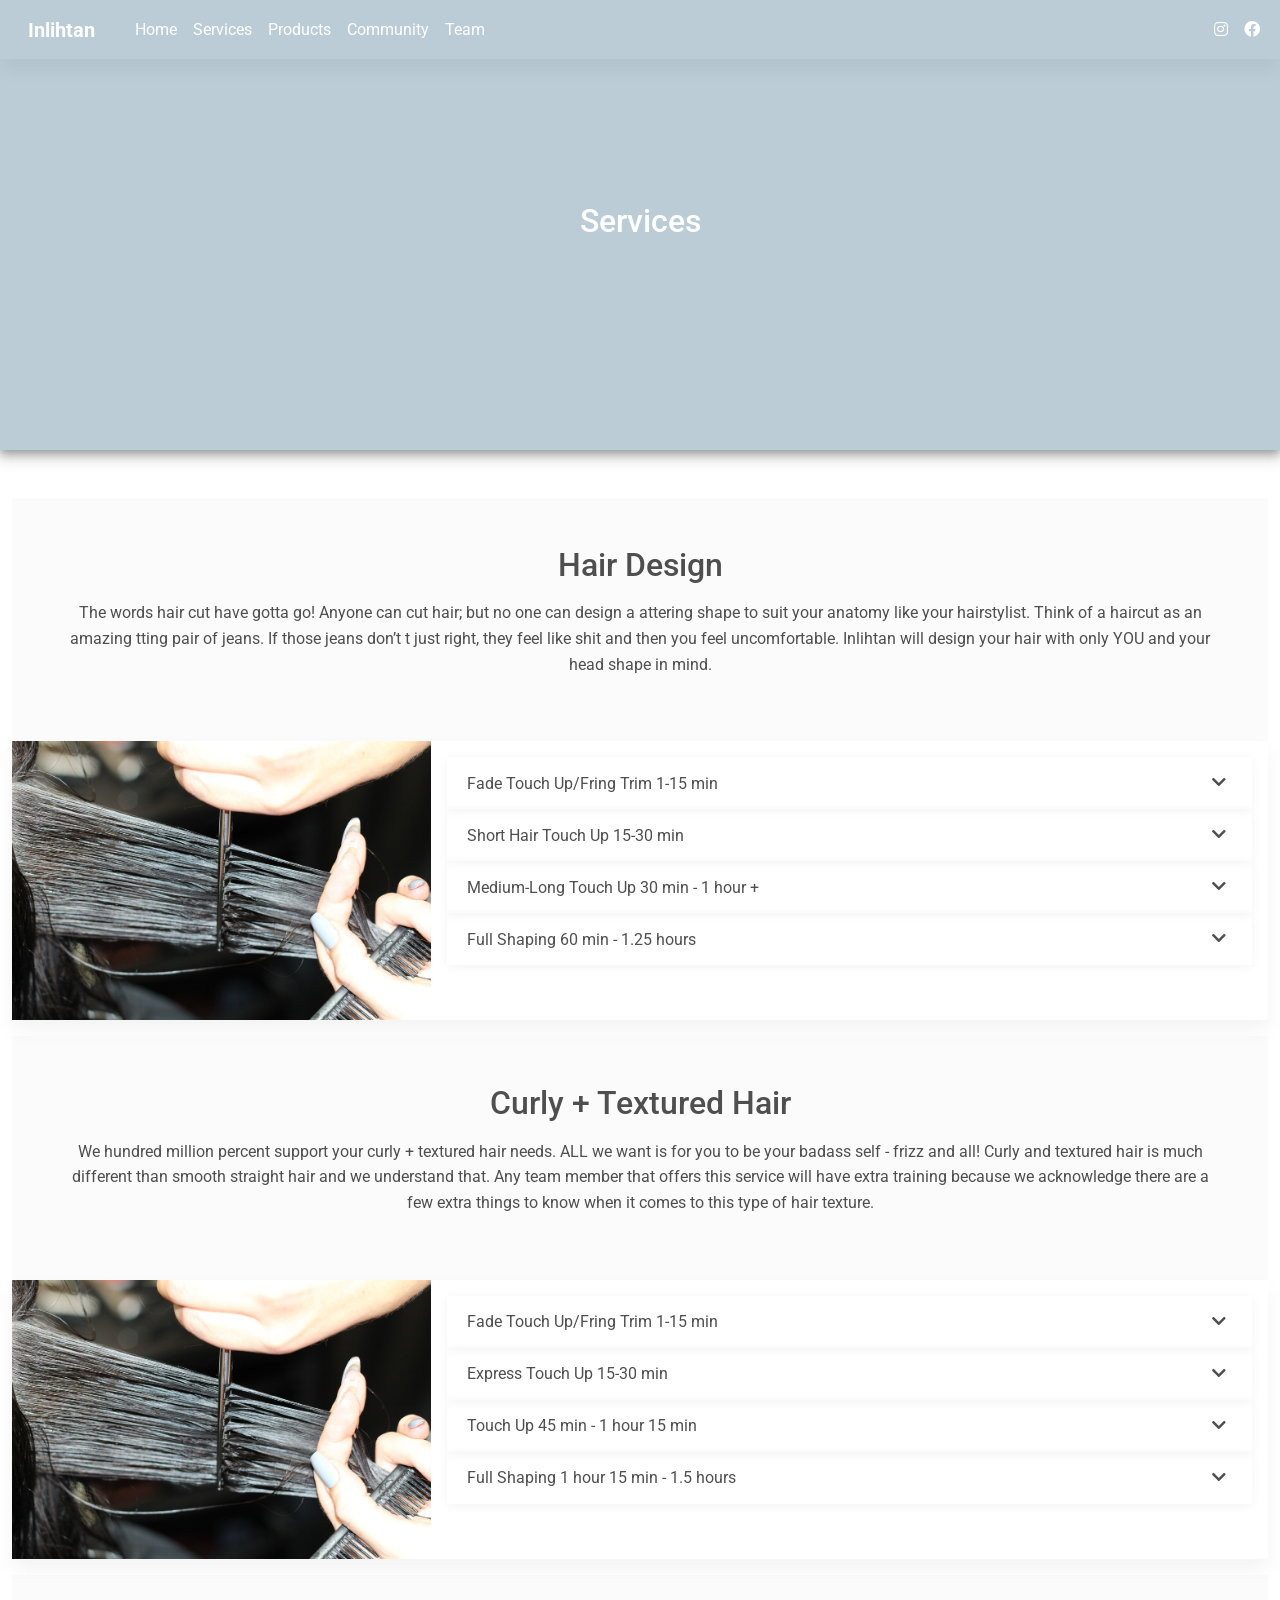
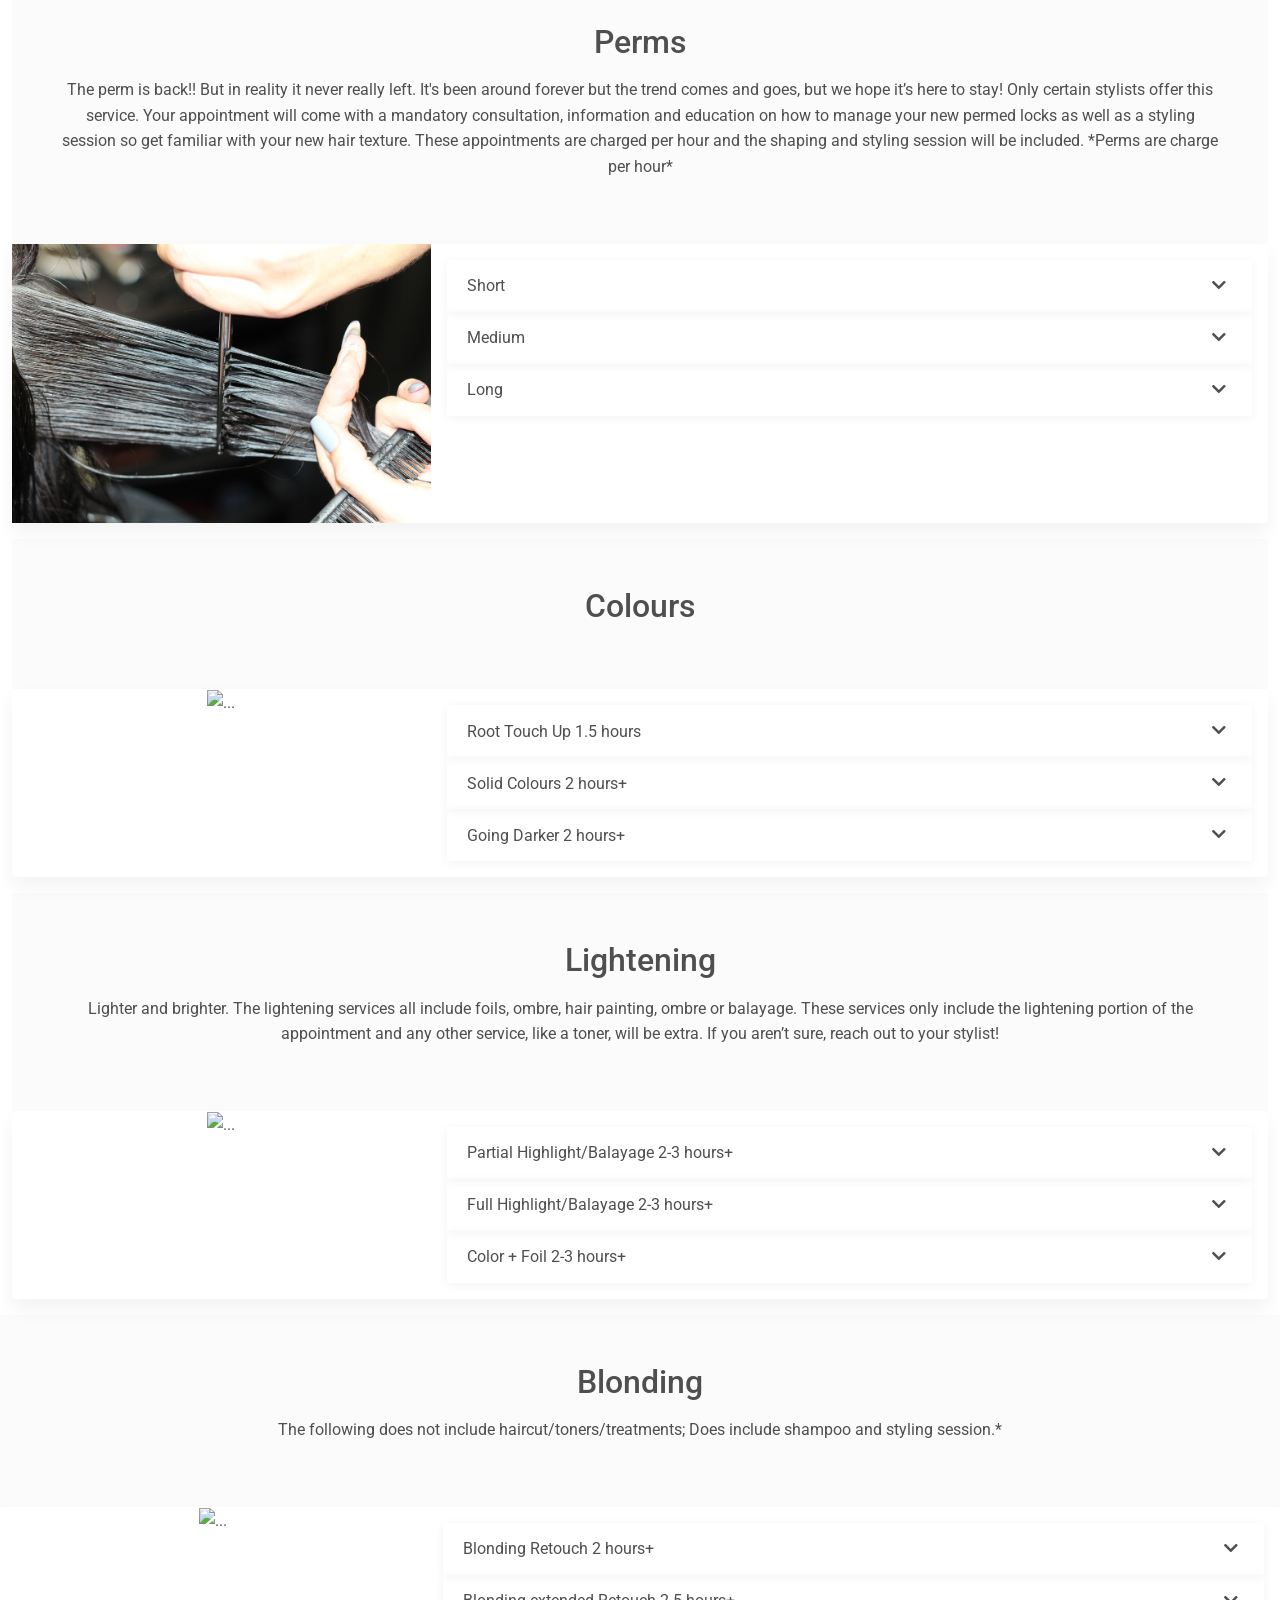
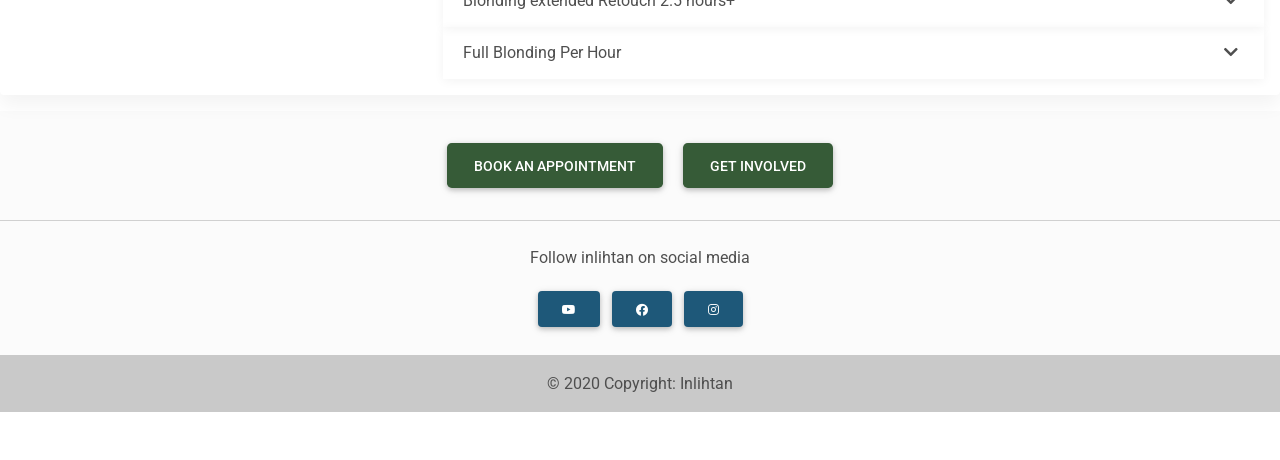
==== services.html @ 1b353d65 "adding updated service page" ====
<!DOCTYPE html>
<html lang="en">
<head>
    <meta charset="UTF-8" />
    <meta name="viewport" content="width=device-width, initial-scale=1, shrink-to-fit=no" />
    <meta http-equiv="x-ua-compatible" content="ie=edge" />
    <title>Inlihtan</title>
    <!-- Font Awesome -->
    <link rel="stylesheet" href="https://use.fontawesome.com/releases/v5.11.2/css/all.css" />
    
    <!-- Google Fonts Roboto -->
    <link rel="stylesheet" href="https://fonts.googleapis.com/css2?family=Roboto:wght@300;400;500;700&display=swap" />
    <!-- MDB -->
    <link rel="icon" href="img/logo_favicon.png" type="image/x-icon" />

    <link rel="stylesheet" href="css/mdb.min.css" />
    <!-- Custom styles -->
    <link rel="stylesheet" href="css/style.css" />
    <link rel="stylesheet" href="css/inlighten.css" />

</head>
<body>
      <!--Main Navigation-->
  <header>
    <style>
      /* Carousel styling */
      #introCarousel,
      .carousel-inner,
      .carousel-item,
      .carousel-item.active {
        height: 50vh;
      }

      .carousel-item:nth-child(1) {
        background-image: url('img/nerds_bottles.png');
        background-repeat: no-repeat;
        background-size: cover;
        background-position: center center;
      }

      /* Height for devices larger than 576px */
      @media (min-width: 992px) {
          .parallex{
              background-attachment: scroll;
          }
        #introCarousel {
          margin-top: -58.59px;
        }
      }

      .navbar .nav-link {
        color: #fff !important;
      }
    </style>

    <!-- Navbar -->
    <nav class="navbar navbar-expand-lg navbar-dark d-none d-lg-block" style="z-index: 2000;">
      <div class="container-fluid">
        <!-- Navbar brand -->
        <a class="navbar-brand nav-link" target="_blank" href="https://mdbootstrap.com/docs/standard/">
          <strong>Inlihtan</strong>
        </a>
        <button class="navbar-toggler" type="button" data-mdb-toggle="collapse" data-mdb-target="#navbarExample01"
          aria-controls="navbarExample01" aria-expanded="false" aria-label="Toggle navigation">
          <i class="fas fa-bars"></i>
        </button>
        <div class="collapse navbar-collapse" id="navbarExample01">
          <ul class="navbar-nav me-auto mb-2 mb-lg-0">
            <li class="nav-item active">
              <a class="nav-link" aria-current="page" href="#Home">Home</a>
            </li>
            <li class="nav-item">
              <a class="nav-link" href="services.html" rel="nofollow"
                target="_blank">Services</a>
            </li>
             <li class="nav-item">
                 <a class="nav-link" href="product.html" target="_blank">Products</a>
            </li>
           <li class="nav-item">
              <a class="nav-link" href="community.html" target="_blank">Community</a>
            </li>
             <li class="nav-item">
              <a class="nav-link" href="team.html" target="_blank">Team</a>
            </li>
         </ul>

          <ul class="navbar-nav list-inline">
            <!-- Icons -->
            <li class="">
              <a class="nav-link" href="https://www.instagram.com/inlihtanyxe/" rel="nofollow"
                target="_blank">
                <i class="fab fa-instagram"></i>
              </a>
            </li>
            <li class="nav-item">
              <a class="nav-link" href="https://facebook.com/inlihtanyxe" rel="nofollow" target="_blank">
                <i class="fab fa-facebook"></i>
              </a>
            </li>
          </ul>
        </div>
      </div>
    </nav>
    <!-- Navbar -->

    <!-- Carousel wrapper -->
    <div id="introCarousel" class="carousel slide carousel-fade shadow-2-strong" data-mdb-ride="carousel">

      <!-- Inner -->
      <div class="carousel-inner">
        <!-- Single item -->
        <div class="carousel-item active parallex">
          <div class="mask" style="background-color: rgba(30, 88, 121, 0.3); backdrop-filter: blur(5px);">
            <div class="d-flex justify-content-center align-items-center h-100">
              <div class="text-white text-center">
                  <h2>Services</h2>
              </div>
            </div>
          </div>
        </div>
          </div>
        </div>
      </div>
      <!-- Inner -->
    </div>
    <!-- Carousel wrapper -->
  </header>
  <!--Main Navigation-->
  <!--Main layout-->
  <main class="my-5">
    
    <div class="container-fluid" style="width: 100%; margin=auto">
          
  <!-- Jumbotron -->
    <div id="intro" class="p-5 text-center bg-light">
      <h1 class="mb-3 h2">Hair Design</h1>
      <p> The words hair cut have gotta go! Anyone can cut hair; but no one can design a
attering shape to suit your anatomy like your hairstylist. Think of a haircut as an amazing
tting pair of jeans. If those jeans don’t t just right, they feel like shit and then you feel
uncomfortable. Inlihtan will design your hair with only YOU and your head shape in mind.</p>
      <!--
      <a class="btn btn-primary m-2" href="https://www.youtube.com/watch?v=c9B4TPnak1A" role="button" rel="nofollow"
        target="_blank">Start tutorial</a>
      <a class="btn btn-primary m-2" href="https://mdbootstrap.com/docs/standard/" target="_blank"
        role="button">Download MDB UI KIT</a>
      -->
    </div>
    <!-- Jumbotron -->

        <div class="card mb-3">
            <div class="row g-0">
                <div class="col-md-4 text-center">
                    <img src="img/cutting.jpg" alt="..." class="img-fluid"/>
                </div>
                <div class="col-md-8">
                    <div class="card-body">
                        <div class="accordion accordion-flush" id="accordionFlushExample">
                            <div class="accordion-item">
                                <h2 class="accordion-header" id="flush-headingOne">
                                    <button class="accordion-button collapsed" type="button" data-mdb-toggle="collapse" data-mdb-target="#flush-collapseOne" aria-expanded="false" aria-controls="flush-collapseOne">
                                        Fade Touch Up/Fring Trim 1-15 min
                                    </button>
                                </h2>
                                <div id="flush-collapseOne" class="accordion-collapse collapse" aria-labelledby="flush-headingOne" data-mdb-parent="#accordionFlushExample">
                                    <div class="accordion-body"> 
                                        Hairline, Neckline, the hairs that annoy the tops of your ears, a dusting on your front
                                        bangs, back bangs, side bangs and anything in between.
                                        *This is meant to be a quick appointment and may come with a few styling tips, but it does
                                        not include a hair wash, but we will do our best to keep those little hairs off of ya!*
                                    </div>
                                </div>
                            </div>
                            <div class="accordion-item">
                                <h2 class="accordion-header" id="flush-headingTwo">
                                    <button
                                        class="accordion-button collapsed"
                                        type="button"
                                        data-mdb-toggle="collapse"
                                        data-mdb-target="#flush-collapseTwo"
                                        aria-expanded="false"
                                        aria-controls="flush-collapseTwo"
                                      > Short Hair Touch Up 15-30 min </button>
                                </h2>
                                <div id="flush-collapseTwo" class="accordion-collapse collapse" aria-labelledby="flush-headingTwo" data-mdb-parent="#accordionFlushExample">
                                    <div class="accordion-body">
                                        If your hair is clippered, cropped, pixie or less than 4” long, this is the service for you.
                                        *Includes a wash and styling session with education on your hair needs from your stylist.*
                                    </div>
                                </div>
                            </div>
                            <div class="accordion-item">
                                <h2 class="accordion-header" id="flush-headingThree">
                                    <button class="accordion-button collapsed" type="button" data-mdb-toggle="collapse" data-mdb-target="#flush-collapseThree" aria-expanded="false" aria-controls="flush-collapseThree">
                                        Medium-Long Touch Up 30 min - 1 hour +
                                    </button>
                                </h2>
                                <div id="flush-collapseThree" class="accordion-collapse collapse" aria-labelledby="flush-headingThree" data-mdb-parent="#accordionFlushExample">
                                    <div class="accordion-body">
                                        This is for anyone with hair at or past the ears, or longer than 4”. If your hair is well
                                        past your shoulder blades then we would like to know so we can add extra time if we need.
                                        We have other options for those with textured or curly hair...keep reading ya’ll.
                                        *Includes a wash and styling session with education on your hair needs from your stylist.*
                                    </div>
                                </div>
                            </div>
                            <div class="accordion-item">
                                <h2 class="accordion-header" id="flush-headingFour">
                                    <button class="accordion-button collapsed" type="button" data-mdb-toggle="collapse" data-mdb-target="#flush-collapseFour" aria-expanded="false" aria-controls="flush-collapseFour">
                                        Full Shaping 60 min - 1.25 hours
                                    </button>
                                </h2>
                                <div id="flush-collapseFour" class="accordion-collapse collapse" aria-labelledby="flush-headingFour" data-mdb-parent="#accordionFlushExample">
                                    <div class="accordion-body">
                                        Midlife crisis, we got you! Need a huge change, bring it on! New guest trying a new
                                        stylist, HELL YA!!! We are here for it all, whatever it may be. This is your option if you are
                                        NEW to the studio seeing a new stylist, or needing some extra time with your stylist because
                                        you are ready for a change! We are going to chitty chat with you about your hair needs,
                                        concerns, and any goals for your hair and also what you can expect at your future
                                        appointments.
                                        *Includes a wash and extra long styling session with education on your hair needs from your
                                        stylist.*
                                    </div>
                                </div>
                            </div>

                        </div>
                    </div>          
                </div>
            </div>
        </div>
    </div>
    
    <div class="container-fluid" style="width: 100%; margin=auto">
          
  <!-- Jumbotron -->
    <div id="intro" class="p-5 text-center bg-light">
      <h1 class="mb-3 h2">Curly + Textured Hair</h1>
      <p> 
      We hundred million percent support your curly + textured hair needs. ALL we want is
for you to be your badass self - frizz and all! Curly and textured hair is much different than
smooth straight hair and we understand that. Any team member that offers this service will
have extra training because we acknowledge there are a few extra things to know when it
comes to this type of hair texture.
      </p>
    </div>
    <!-- Jumbotron -->

        <div class="card mb-3">
            <div class="row g-0">
                <div class="col-md-4 text-center">
                    <img src="img/cutting.jpg" alt="..." class="img-fluid"/>
                </div>
                <div class="col-md-8">
                    <div class="card-body">
                        <div class="accordion accordion-flush" id="accordionFlushExample">
                            <div class="accordion-item">
                                <h2 class="accordion-header" id="flush-headingOne">
                                    <button class="accordion-button collapsed" type="button" data-mdb-toggle="collapse" data-mdb-target="#flush-collapseOne" aria-expanded="false" aria-controls="flush-collapseOne">
                                        Fade Touch Up/Fring Trim 1-15 min
                                    </button>
                                </h2>
                                <div id="flush-collapseOne" class="accordion-collapse collapse" aria-labelledby="flush-headingOne" data-mdb-parent="#accordionFlushExample">
                                    <div class="accordion-body"> 
                                        Hairline, Neckline, the hairs that annoy the tops of your ears, a dusting on your front
                                        bangs, back bangs, side bangs and anything in between.
                                        *This is meant to be a quick appointment and may come with a few styling tips, but it does
                                        not include a hair wash, but we will do our best to keep those little hairs off of ya!*
                                    </div>
                                </div>
                            </div>
                            <div class="accordion-item">
                                <h2 class="accordion-header" id="flush-headingTwo">
                                    <button class="accordion-button collapsed" type="button" data-mdb-toggle="collapse" data-mdb-target="#flush-collapseTwo" aria-expanded="false" aria-controls="flush-collapseTwo">
                                        Express Touch Up 15-30 min
                                    </button>
                                </h2>
                                <div id="flush-collapseTwo" class="accordion-collapse collapse" aria-labelledby="flush-headingTwo" data-mdb-parent="#accordionFlushExample">
                                    <div class="accordion-body">
                                        If your hair is clippered, cropped, pixie or less than 4” long, this is the service for you.
                                        *Includes a wash and styling session with education on your hair needs from your stylist.*
                                    </div>
                                </div>
                            </div>
                            <div class="accordion-item">
                                <h2 class="accordion-header" id="flush-headingThree">
                                    <button class="accordion-button collapsed" type="button" data-mdb-toggle="collapse" data-mdb-target="#flush-collapseThree" aria-expanded="false" aria-controls="flush-collapseThree">
                                        Touch Up 45 min - 1 hour 15 min
                                    </button>
                                </h2>
                                <div id="flush-collapseThree" class="accordion-collapse collapse" aria-labelledby="flush-headingThree" data-mdb-parent="#accordionFlushExample">
                                    <div class="accordion-body">
                                        This is for anyone with hair at or past the ears, or longer than 4”. If your hair is well
                                        past your shoulder blades then we would like to know so we can add extra time if we need.
                                        We have other options for those with textured or curly hair...keep reading ya’ll.
                                        *Includes a wash and styling session with education on your hair needs from your stylist.*
                                    </div>
                                </div>
                            </div>
                            <div class="accordion-item">
                                <h2 class="accordion-header" id="flush-headingFour">
                                    <button class="accordion-button collapsed" type="button" data-mdb-toggle="collapse" data-mdb-target="#flush-collapseFour" aria-expanded="false" aria-controls="flush-collapseFour">
                                        Full Shaping 1 hour 15 min - 1.5 hours
                                    </button>
                                </h2>
                                <div id="flush-collapseFour" class="accordion-collapse collapse" aria-labelledby="flush-headingFour" data-mdb-parent="#accordionFlushExample">
                                    <div class="accordion-body">
                                        This is the recommended service if you have never had a curly/textured shaping before.
                                        During this appointment there is a consultation where we analyze your curl pattern, density,
                                        all over condition of the hair and your hair goals so we can get you on the right curl journey.
                                        This appointment is full of education for YOU, so when you’re at home, you can have bad
                                        ass hair everyday, all day.
                                        *Includes a wash and an extra long styling session with education on your hair needs from
                                        your stylist.*
                                    </div>
                                </div>
                            </div>

                        </div>
                    </div>          
                </div>
            </div>
        </div>
    </div>
    <div class="container-fluid" style="width: 100%; margin=auto">
          
  <!-- Jumbotron -->
    <div id="intro" class="p-5 text-center bg-light">
      <h1 class="mb-3 h2">Perms</h1>
      <p> 
        The perm is back!! But in reality it never really left. It's been around forever but the
        trend comes and goes, but we hope it’s here to stay!
        Only certain stylists offer this service. Your appointment will come with a mandatory
        consultation, information and education on how to manage your new permed locks
        as well as a styling session so get familiar with your new hair texture. These
        appointments are charged per hour and the shaping and styling session will be
        included.
        *Perms are charge per hour*
      </p>
    </div>
    <!-- Jumbotron -->

        <div class="card mb-3">
            <div class="row g-0">
                <div class="col-md-4 text-center">
                    <img src="img/cutting.jpg" alt="..." class="img-fluid"/>
                </div>
                <div class="col-md-8">
                    <div class="card-body">
                        <div class="accordion accordion-flush" id="accordionFlushExample">
                            <div class="accordion-item">
                                <h2 class="accordion-header" id="flush-headingOne">
                                    <button class="accordion-button collapsed" type="button" data-mdb-toggle="collapse" data-mdb-target="#flush-collapseOne" aria-expanded="false" aria-controls="flush-collapseOne">
                                        Short
                                    </button>
                                </h2>
                                <div id="flush-collapseOne" class="accordion-collapse collapse" aria-labelledby="flush-headingOne" data-mdb-parent="#accordionFlushExample">
                                    <div class="accordion-body"> 
                                        Hair must be 5” or less which typically would be hair that sits around your ears or just
                                        past.
                                    </div>
                                </div>
                            </div>
                            <div class="accordion-item">
                                <h2 class="accordion-header" id="flush-headingTwo">
                                    <button class="accordion-button collapsed" type="button" data-mdb-toggle="collapse" data-mdb-target="#flush-collapseTwo" aria-expanded="false" aria-controls="flush-collapseTwo">
                                        Medium
                                    </button>
                                </h2>
                                <div id="flush-collapseTwo" class="accordion-collapse collapse" aria-labelledby="flush-headingTwo" data-mdb-parent="#accordionFlushExample">
                                    <div class="accordion-body">
                                        Hair is sitting past your ears and may be as long as your shoulders but not much past.
                                    </div>
                                </div>
                            </div>
                            <div class="accordion-item">
                                <h2 class="accordion-header" id="flush-headingThree">
                                    <button class="accordion-button collapsed" type="button" data-mdb-toggle="collapse" data-mdb-target="#flush-collapseThree" aria-expanded="false" aria-controls="flush-collapseThree">
                                        Long
                                    </button>
                                </h2>
                                <div id="flush-collapseThree" class="accordion-collapse collapse" aria-labelledby="flush-headingThree" data-mdb-parent="#accordionFlushExample">
                                    <div class="accordion-body">
                                        Hair that is past the shoulders and down your back. If your hair is past your shoulder
                                        blades and/or extra thick please let us know so we can accommodate your appointment
                                        for you.
                                    </div>
                                </div>
                            </div>

                        </div>
                    </div>          
                </div>
            </div>
        </div>
    </div>

    <div class="container-fluid" style="width: 100%; margin=auto">
          
  <!-- Jumbotron -->
    <div id="intro" class="p-5 text-center bg-light">
      <h1 class="mb-3 h2">Colours</h1>
      <p> 
      </p>
    </div>
    <!-- Jumbotron -->

        <div class="card mb-3">
            <div class="row g-0">
                <div class="col-md-4 text-center">
                    <img src="img/color_products.png" alt="..." class="img-fluid"/>
                </div>
                <div class="col-md-8">
                    <div class="card-body">
                        <div class="accordion accordion-flush" id="accordionFlushExample">
                            <div class="accordion-item">
                                <h2 class="accordion-header" id="flush-headingOne">
                                    <button class="accordion-button collapsed" type="button" data-mdb-toggle="collapse" data-mdb-target="#flush-collapseOne" aria-expanded="false" aria-controls="flush-collapseOne">
                                        Root Touch Up 1.5 hours
                                    </button>
                                </h2>
                                <div id="flush-collapseOne" class="accordion-collapse collapse" aria-labelledby="flush-headingOne" data-mdb-parent="#accordionFlushExample">
                                    <div class="accordion-body"> 
                                        Just the roots, and by just the roots we mean anything 1” or less OR around 3-6 weeks grow-
                                        out. Whether it's covering your wisdom highlights, going darker, or fresher - this appointment
                                        is plain and simple.
                                        *Doesn’t include haircut; Does include shampoo and styling session.*
                                    </div>
                                </div>
                            </div>
                            <div class="accordion-item">
                                <h2 class="accordion-header" id="flush-headingTwo">
                                    <button class="accordion-button collapsed" type="button" data-mdb-toggle="collapse" data-mdb-target="#flush-collapseTwo" aria-expanded="false" aria-controls="flush-collapseTwo">
                                        Solid Colours 2 hours+
                                    </button>
                                </h2>
                                <div id="flush-collapseTwo" class="accordion-collapse collapse" aria-labelledby="flush-headingTwo" data-mdb-parent="#accordionFlushExample">
                                    <div class="accordion-body">
                                        Solid choice friends. Nothing better than a standard operational, solid color. This option is for
                                        over 1” of regrowth and/or pulling through the color right to the ends.
                                        *Doesn’t include haircut; Does include shampoo and styling session*
                                    </div>
                                </div>
                            </div>
                            <div class="accordion-item">
                                <h2 class="accordion-header" id="flush-headingThree">
                                    <button class="accordion-button collapsed" type="button" data-mdb-toggle="collapse" data-mdb-target="#flush-collapseThree" aria-expanded="false" aria-controls="flush-collapseThree">
                                        Going Darker 2 hours+
                                    </button>
                                </h2>
                                <div id="flush-collapseThree" class="accordion-collapse collapse" aria-labelledby="flush-headingThree" data-mdb-parent="#accordionFlushExample">
                                    <div class="accordion-body">
                                        If you’re wanting to go darker or change the tone of your hair and not wanting to go lighter
                                        then this is your option. Depending how dark you go, this appointment may take numerous
                                        steps.
                                        *Doesn’t include haircut; Does include shampoo and styling session.*
                                    </div>
                                </div>
                            </div>

                        </div>
                    </div>          
                </div>
            </div>
        </div>
    </div>

    <div class="container-fluid" style="width: 100%; margin=auto">
          
  <!-- Jumbotron -->
    <div id="intro" class="p-5 text-center bg-light">
      <h1 class="mb-3 h2">Lightening</h1>
      <p> 
        Lighter and brighter. The lightening services all include foils, ombre, hair painting, ombre or
        balayage. These services only include the lightening portion of the appointment and any
        other service, like a toner, will be extra. If you aren’t sure, reach out to your stylist!
      </p>
    </div>
    <!-- Jumbotron -->

        <div class="card mb-3">
            <div class="row g-0">
                <div class="col-md-4 text-center">
                    <img src="img/color_products.png" alt="..." class="img-fluid"/>
                </div>
                <div class="col-md-8">
                    <div class="card-body">
                        <div class="accordion accordion-flush" id="accordionFlushExample">
                            <div class="accordion-item">
                                <h2 class="accordion-header" id="flush-headingOne">
                                    <button class="accordion-button collapsed" type="button" data-mdb-toggle="collapse" data-mdb-target="#flush-collapseOne" aria-expanded="false" aria-controls="flush-collapseOne">
                                        Partial Highlight/Balayage 2-3 hours+
                                    </button>
                                </h2>
                                <div id="flush-collapseOne" class="accordion-collapse collapse" aria-labelledby="flush-headingOne" data-mdb-parent="#accordionFlushExample">
                                    <div class="accordion-body"> 
                                        Foils, hair painting, ombre or balayage...whatever oats your boat, or half of it anyways. This
                                        allots up to 25 foils / sections that can be placed anywhere on the head. But that’s between
                                        you and your stylist.
                                        *Doesn’t include haircut/toners/treatments; Does include shampoo and styling session.*
                                    </div>
                                </div>
                            </div>
                            <div class="accordion-item">
                                <h2 class="accordion-header" id="flush-headingTwo">
                                    <button class="accordion-button collapsed" type="button" data-mdb-toggle="collapse" data-mdb-target="#flush-collapseTwo" aria-expanded="false" aria-controls="flush-collapseTwo">
                                        Full Highlight/Balayage 2-3 hours+
                                    </button>
                                </h2>
                                <div id="flush-collapseTwo" class="accordion-collapse collapse" aria-labelledby="flush-headingTwo" data-mdb-parent="#accordionFlushExample">
                                    <div class="accordion-body">
                                        Foils, hair painting, ombre or balayage...you can have it all. You’re looking at 30+ foils /
                                        sections that can be placed anywhere on the head that is recommended by your stylists to
                                        give you the results you’re looking for.
                                        *Doesn’t include haircut/toners/treatments; Does include shampoo and styling session.*
                                    </div>
                                </div>
                            </div>
                            <div class="accordion-item">
                                <h2 class="accordion-header" id="flush-headingThree">
                                    <button class="accordion-button collapsed" type="button" data-mdb-toggle="collapse" data-mdb-target="#flush-collapseThree" aria-expanded="false" aria-controls="flush-collapseThree">
                                        Color + Foil 2-3 hours+
                                    </button>
                                </h2>
                                <div id="flush-collapseThree" class="accordion-collapse collapse" aria-labelledby="flush-headingThree" data-mdb-parent="#accordionFlushExample">
                                    <div class="accordion-body">
                                        Light pieces and dark pieces throughout, oh my. Sometimes you need to add some depth
                                        and lightness in the same appointment which creates the maximum amount of dimension
                                        throughout that mop of yours.
                                        *Doesn’t include haircut/toners/treatments; Does include shampoo and styling session.*
                                    </div>
                                </div>
                            </div>

                        </div>
                    </div>          
                </div>
            </div>
        </div>
    </div>

  <!-- Jumbotron -->
    <div id="intro" class="p-5 text-center bg-light">
      <h1 class="mb-3 h2">Blonding</h1>
      <p>
        The following does not include haircut/toners/treatments; Does include shampoo and styling session.*
      </p>
    </div>
    <!-- Jumbotron -->

        <div class="card mb-3">
            <div class="row g-0">
                <div class="col-md-4 text-center">
                    <img src="img/color_products.png" alt="..." class="img-fluid"/>
                </div>
                <div class="col-md-8">
                    <div class="card-body">
                        <div class="accordion accordion-flush" id="accordionFlushExample">
                            <div class="accordion-item">
                                <h2 class="accordion-header" id="flush-headingOne">
                                    <button class="accordion-button collapsed" type="button" data-mdb-toggle="collapse" data-mdb-target="#flush-collapseOne" aria-expanded="false" aria-controls="flush-collapseOne">
                                        Blonding Retouch 2 hours+
                                    </button>
                                </h2>
                                <div id="flush-collapseOne" class="accordion-collapse collapse" aria-labelledby="flush-headingOne" data-mdb-parent="#accordionFlushExample">
                                    <div class="accordion-body"> 
                                        Foils, hair painting, ombre or balayage...whatever oats your boat, or half of it anyways. This
                                        allots up to 25 foils / sections that can be placed anywhere on the head. But that’s between
                                        you and your stylist.
                                    </div>
                                </div>
                            </div>
                            <div class="accordion-item">
                                <h2 class="accordion-header" id="flush-headingTwo">
                                    <button class="accordion-button collapsed" type="button" data-mdb-toggle="collapse" data-mdb-target="#flush-collapseTwo" aria-expanded="false" aria-controls="flush-collapseTwo">
                                        Blonding extended Retouch 2.5 hours+
                                    </button>
                                </h2>
                                <div id="flush-collapseTwo" class="accordion-collapse collapse" aria-labelledby="flush-headingTwo" data-mdb-parent="#accordionFlushExample">
                                    <div class="accordion-body">
                                        It's been a hot moment since you last retouched, as in over 8 weeks, then we need to
                                        perform a different application process so your blonde is even from root to tip. This
                                        takes extra time and patience.
                                    </div>
                                </div>
                            </div>
                            <div class="accordion-item">
                                <h2 class="accordion-header" id="flush-headingThree">
                                    <button class="accordion-button collapsed" type="button" data-mdb-toggle="collapse" data-mdb-target="#flush-collapseThree" aria-expanded="false" aria-controls="flush-collapseThree">
                                        Full Blonding Per Hour
                                    </button>
                                </h2>
                                <div id="flush-collapseThree" class="accordion-collapse collapse" aria-labelledby="flush-headingThree" data-mdb-parent="#accordionFlushExample">
                                    <div class="accordion-body">
                                        Not blonde, but want to be...it’s a process. We ask that a mandatory consultation be
                                        booked rst before this appointment starts. This way we can discuss the possibilities of
                                        how blonde, or not, you will get and if it will take more than one appointment. This is for
                                        anyone wanting to be SOLID blonde.
                                    </div>
                                </div>
                            </div>

                        </div>
                    </div>          
                </div>
            </div>
        </div>
    </div>




  <!--Footer-->
    <!-- inlihtan -->
    <script type="text/javascript" src="js/mdb.min.js"></script>
    <!-- Custom scripts -->
    <script type="text/javascript" src="js/script.js"></script>
  <!--Footer-->
  <footer class="bg-light text-lg-start">
    <div class="py-4 text-center">
      <a role="button" class="btn buttong btn-primary btn-lg m-2"
        href="https://www.youtube.com/channel/UC5CF7mLQZhvx8O5GODZAhdA" rel="nofollow" target="_blank">
          Book an appointment
      </a>
      <a role="button" class="btn buttong btn-primary btn-lg m-2" href="https://mdbootstrap.com/docs/standard/" target="_blank">
        Get involved
      </a>
    </div>

    <hr class="m-0" />

    <div class="text-center py-4 align-items-center">
      <p>Follow inlihtan on social media</p>
      <a href="https://www.youtube.com/channel/UC5CF7mLQZhvx8O5GODZAhdA" class="btn buttonb btn-primary m-1" role="button"
        rel="nofollow" target="_blank">
        <i class="fab fa-youtube"></i>
      </a>
      <a href="https://facebook.com/inlihtanyxe" class="btn buttonb btn-primary m-1" role="button" rel="nofollow"
        target="_blank">
        <i class="fab fa-facebook"></i>
      </a>
      <a href="https://www.instagram.com/inlihtanyxe/" class="btn buttonb btn-primary m-1" role="button" rel="nofollow"
        target="_blank">
        <i class="fab fa-instagram"></i>
      </a>
    </div>

    <!-- Copyright -->
    <div class="text-center p-3" style="background-color: rgba(0, 0, 0, 0.2);">
      © 2020 Copyright: Inlihtan
    </div>
    <!-- Copyright -->
  </footer>
  <!--Footer-->

    <!-- MDB -->
    <script type="text/javascript" src="js/mdb.min.js"></script>
    <!-- Custom scripts -->
    <script type="text/javascript" src="js/script.js"></script>


</body>
</html>
---- css/inlighten.css ----
.bg-service{
    background-image:url('../img/nerds_bottles.png');
      /* Center and scale the image nicely */
    background-position: center;
    background-repeat: no-repeat;
    background-size: cover;

    height: 50vh;
    /* Needed to position the navbar */
    position: relative;
}
/* Position the navbar container inside the image */
.container {
  position: absolute;
  margin: 20px;
  width: auto;
}
.buttong{
    background-color:#365B37
}

.buttonb{
    background-color:#1E5879
}

img.logo{
    opacity:1;
}

img.logo:hover
{
    opacity:1;
}

.buttong:hover { 
    background-color:#1E5879
}

.buttonb:hover { 
    background-color:#365B37
}
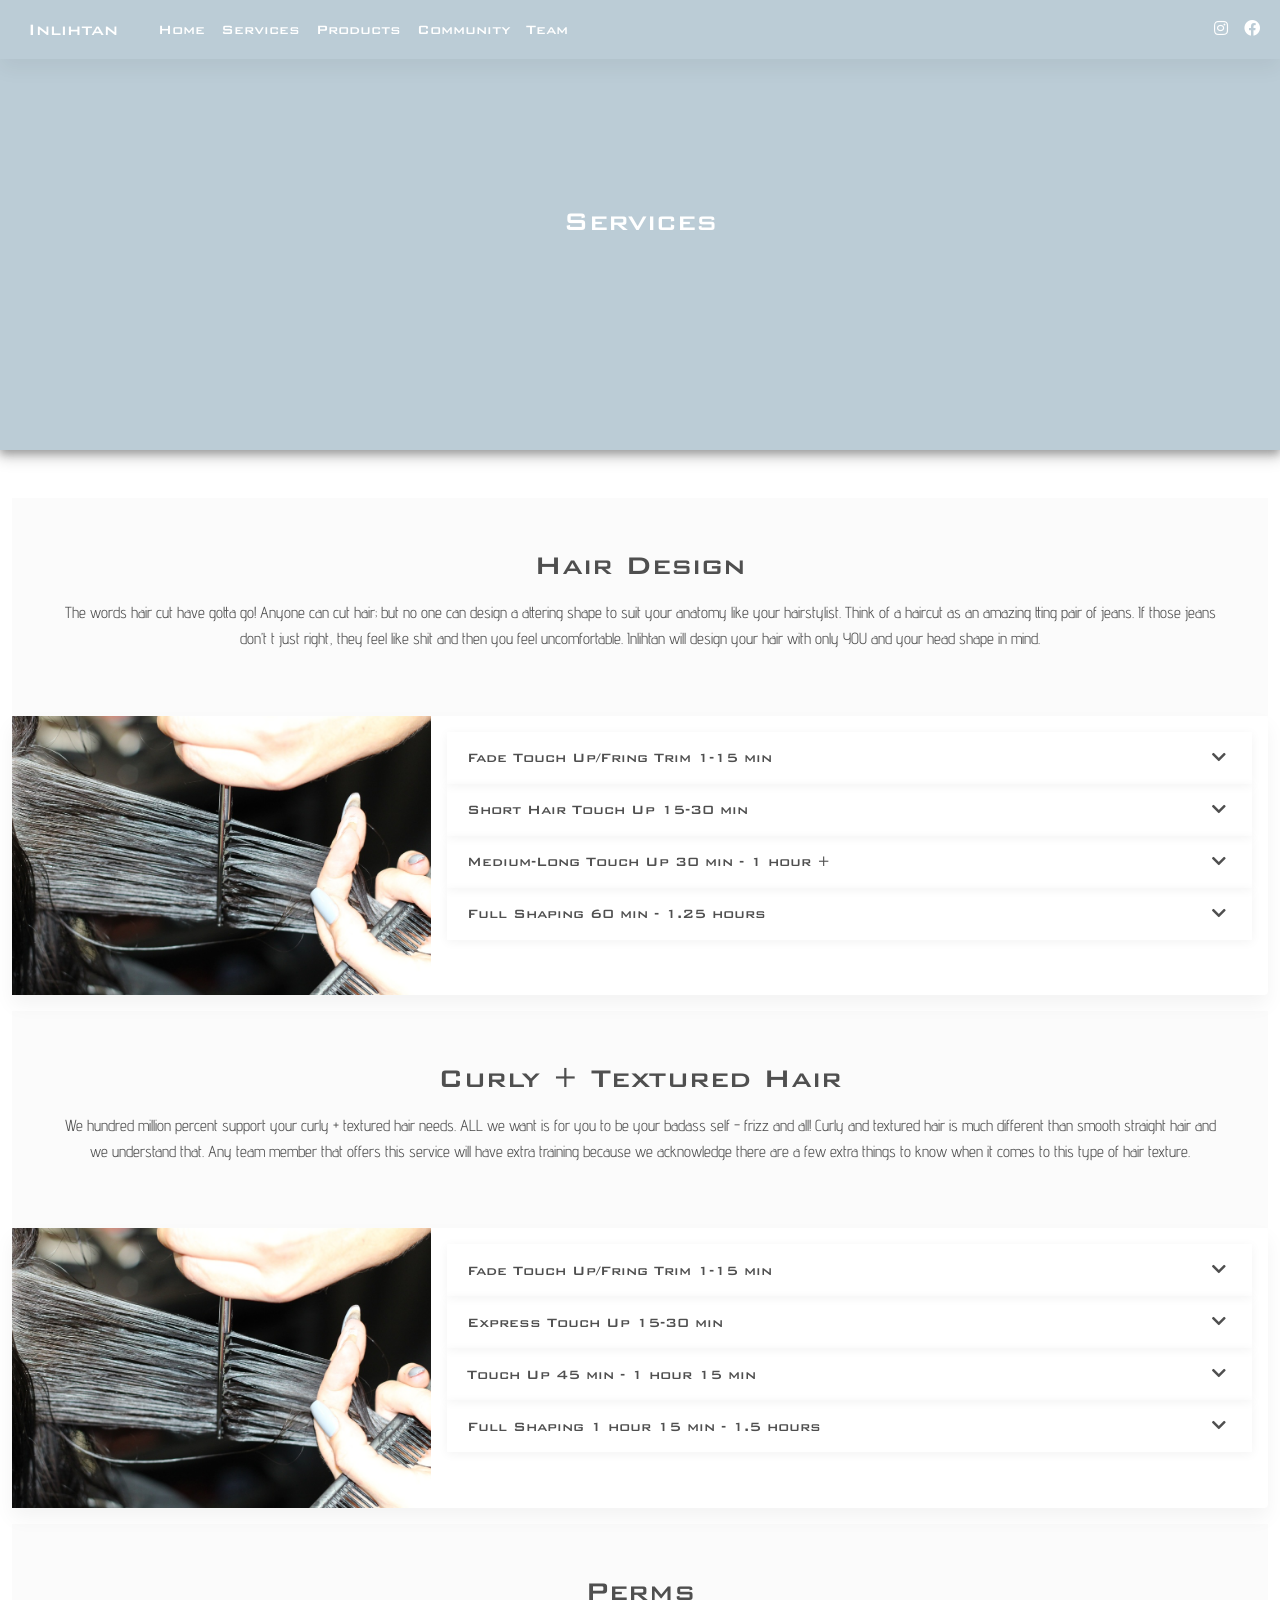
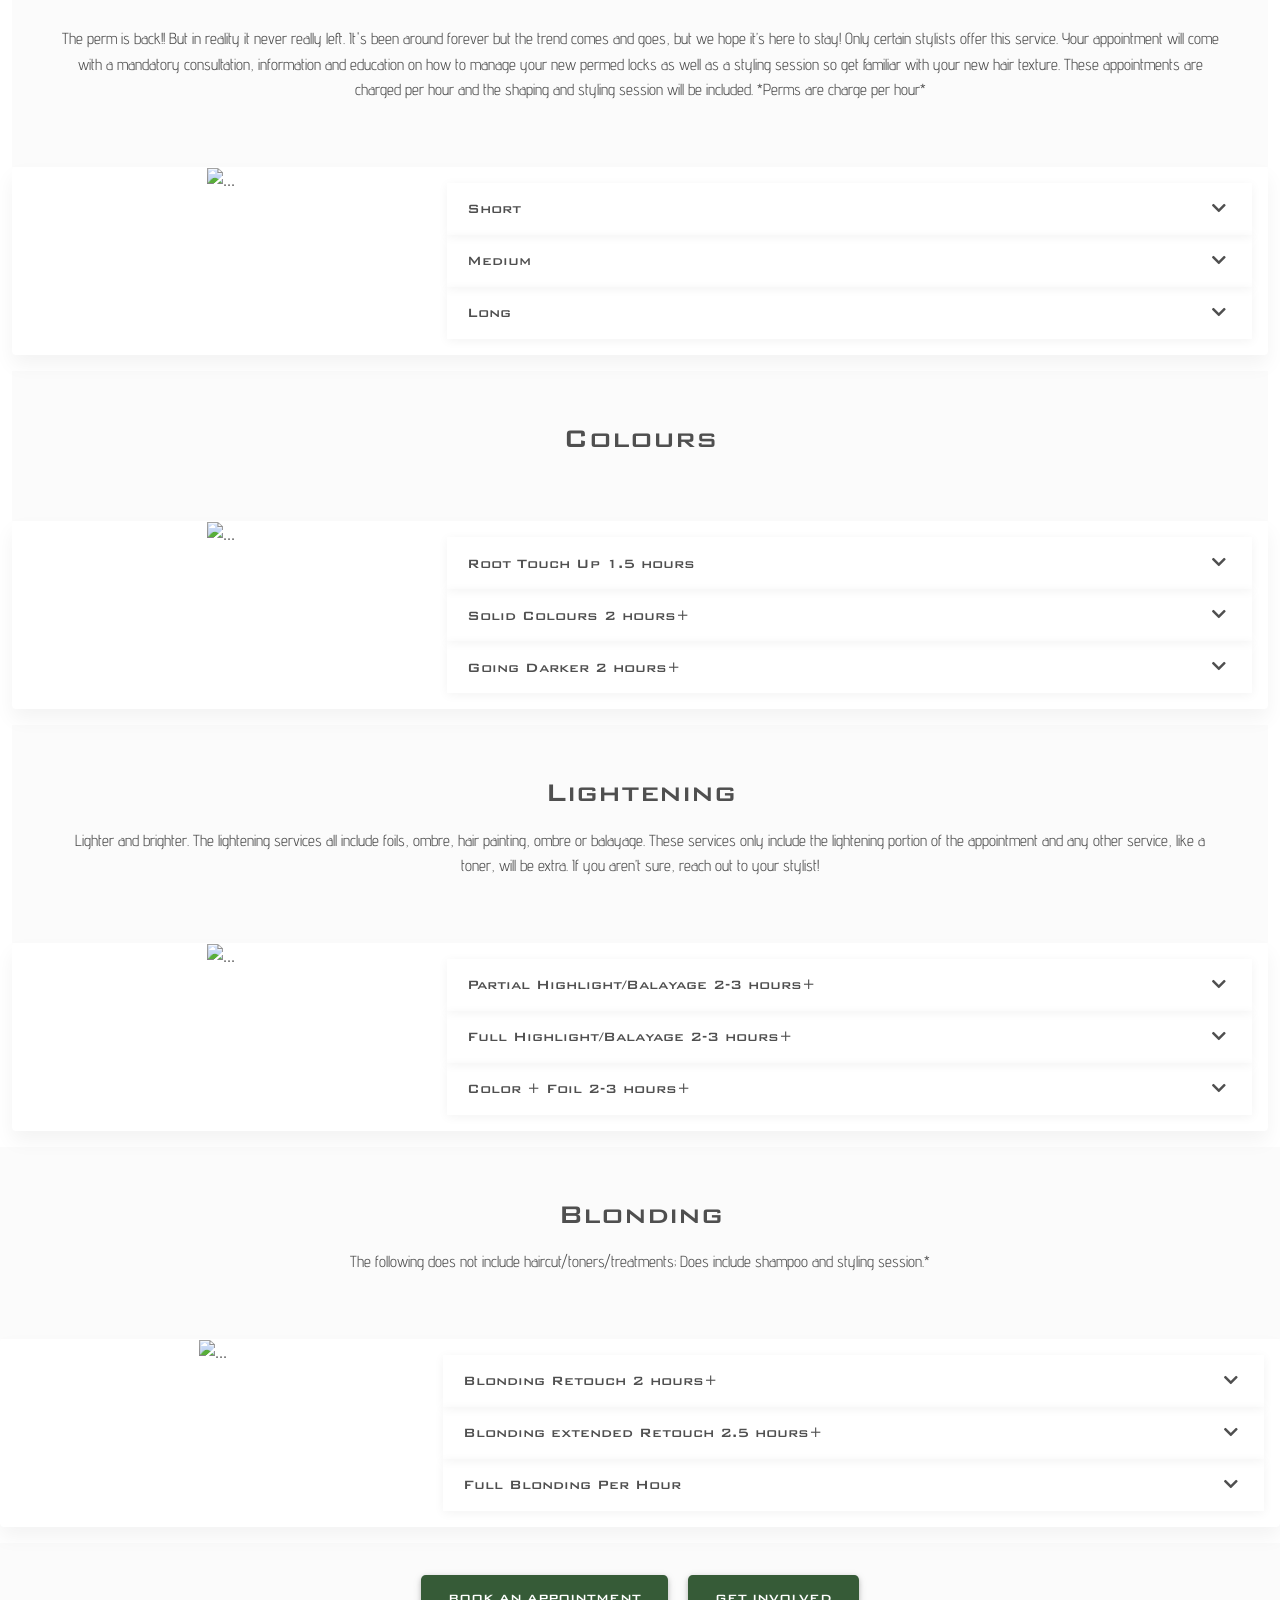
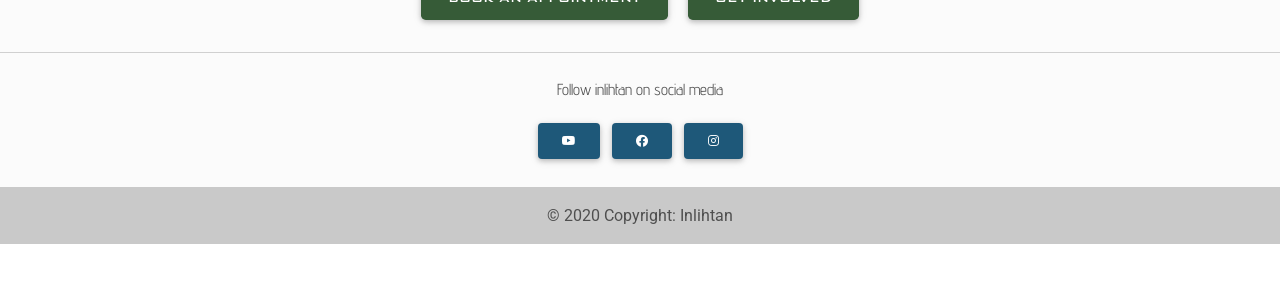
==== commit 1c3f8a2a: "added fonts and booking link" ====
--- a/services.html
+++ b/services.html
@@ -17,6 +17,9 @@
     <!-- Custom styles -->
     <link rel="stylesheet" href="css/style.css" />
     <link rel="stylesheet" href="css/inlighten.css" />
+    <link rel="preconnect" href="https://fonts.googleapis.com">
+    <link rel="preconnect" href="https://fonts.gstatic.com" crossorigin>
+    <link href="https://fonts.googleapis.com/css2?family=Advent+Pro:wght@300;400&display=swap" rel="stylesheet">
 
 </head>
 <body>
@@ -127,6 +130,12 @@
   </header>
   <!--Main Navigation-->
   <!--Main layout-->
+
+      <script src="https://booking-widget.phorestcdn.com/obwidget.bundle.js"></script>
+
+<script>window.widget = new OBWidget('inlihtanhairwellnessstudio')</script>
+
+  
   <main class="my-5">
     
     <div class="container-fluid" style="width: 100%; margin=auto">
@@ -342,7 +351,7 @@
         <div class="card mb-3">
             <div class="row g-0">
                 <div class="col-md-4 text-center">
-                    <img src="img/cutting.jpg" alt="..." class="img-fluid"/>
+                    <img src="img/image0.jpeg" alt="..." class="img-fluid"/>
                 </div>
                 <div class="col-md-8">
                     <div class="card-body">
--- a/css/inlighten.css
+++ b/css/inlighten.css
@@ -1,19 +1,39 @@
-.bg-service{
-    background-image:url('../img/nerds_bottles.png');
-      /* Center and scale the image nicely */
-    background-position: center;
-    background-repeat: no-repeat;
-    background-size: cover;
+@font-face {
+    font-family: "CustomFont";
+    src: url("../fonts/BankGothic_Bold.ttf")
+}
+ 
+.accordion-body{
+    font-family: 'Advent Pro', sans-serif;
+}
 
-    height: 50vh;
-    /* Needed to position the navbar */
-    position: relative;
+p{
+    font-family: 'Advent Pro', sans-serif;
 }
-/* Position the navbar container inside the image */
-.container {
-  position: absolute;
-  margin: 20px;
-  width: auto;
+
+a{
+    font-family:"CustomFont"
+}
+
+h5{
+    font-family:"CustomFont"
+}
+
+h4{
+    font-family:"CustomFont"
+}
+
+
+h4{
+    font-family:"CustomFont"
+}
+
+h1{
+    font-family:"CustomFont"
+}
+
+h2{
+    font-family:"CustomFont"
 }
 .buttong{
     background-color:#365B37
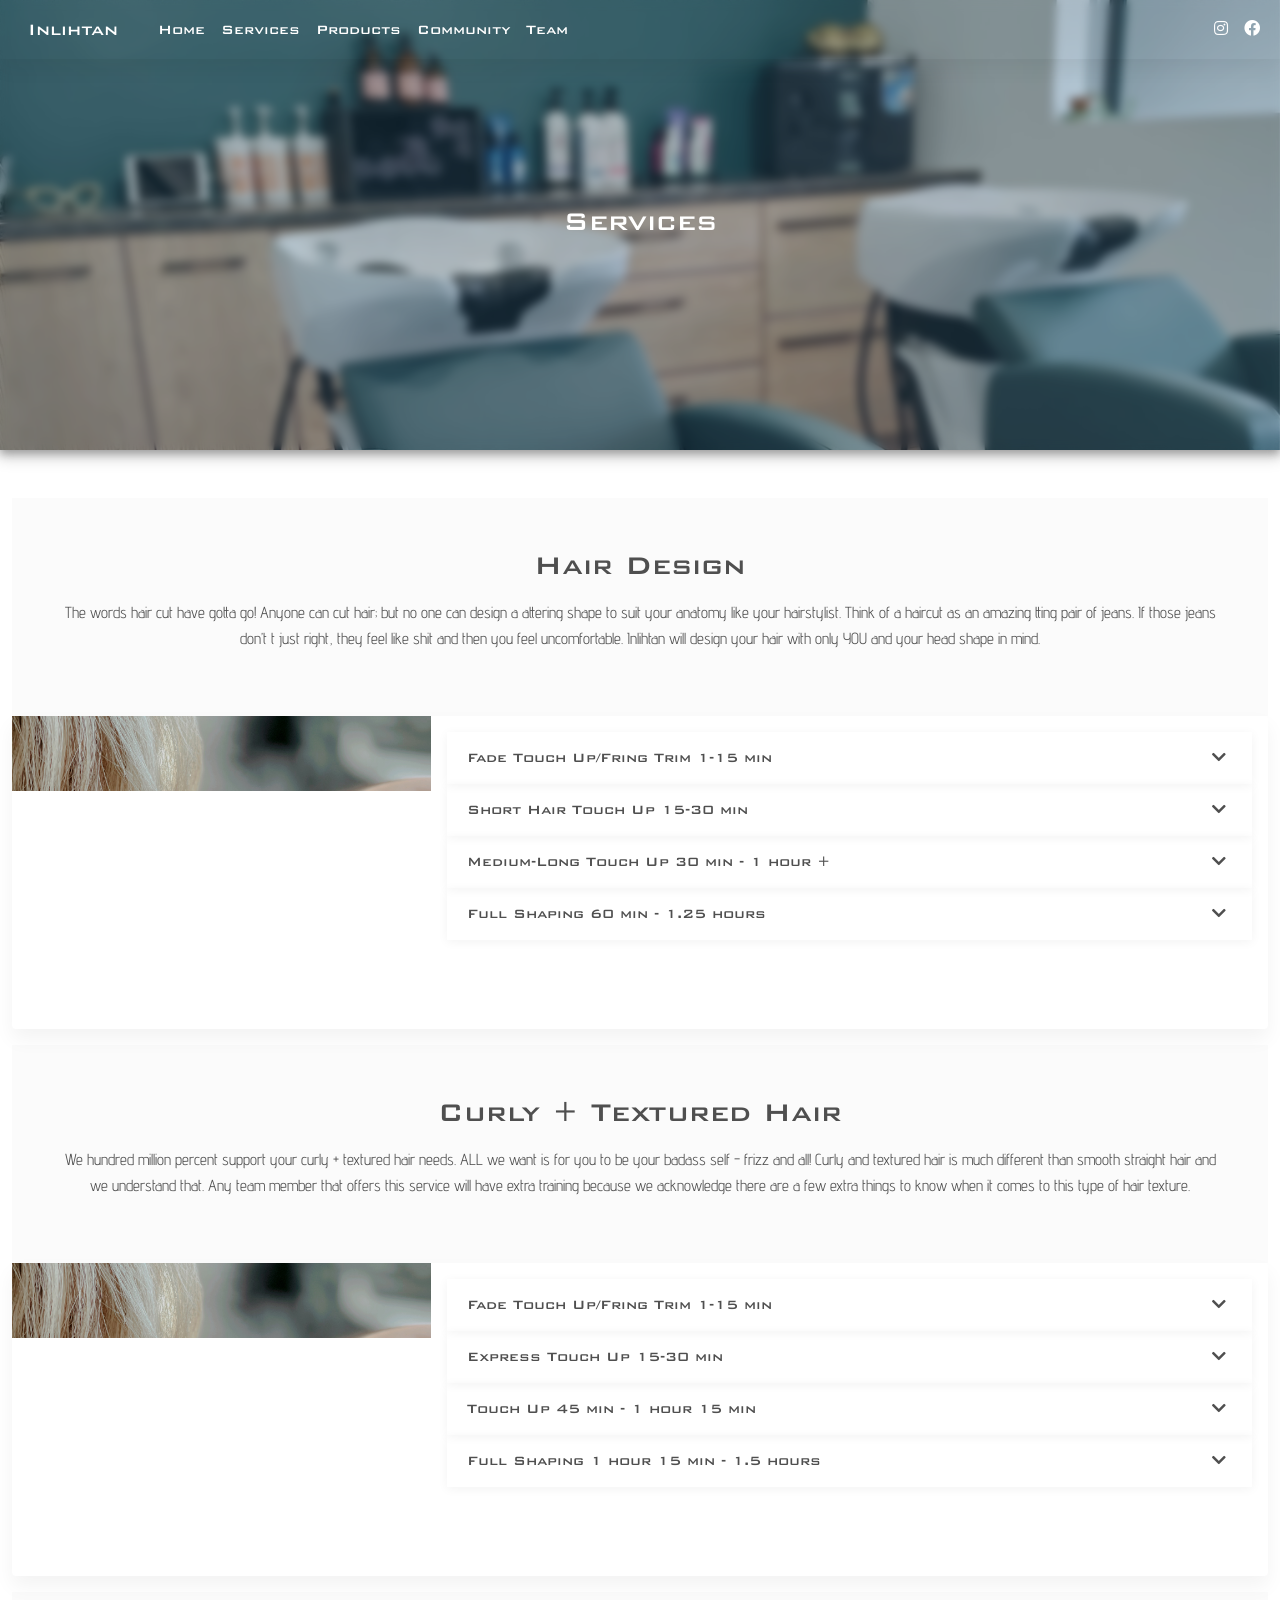
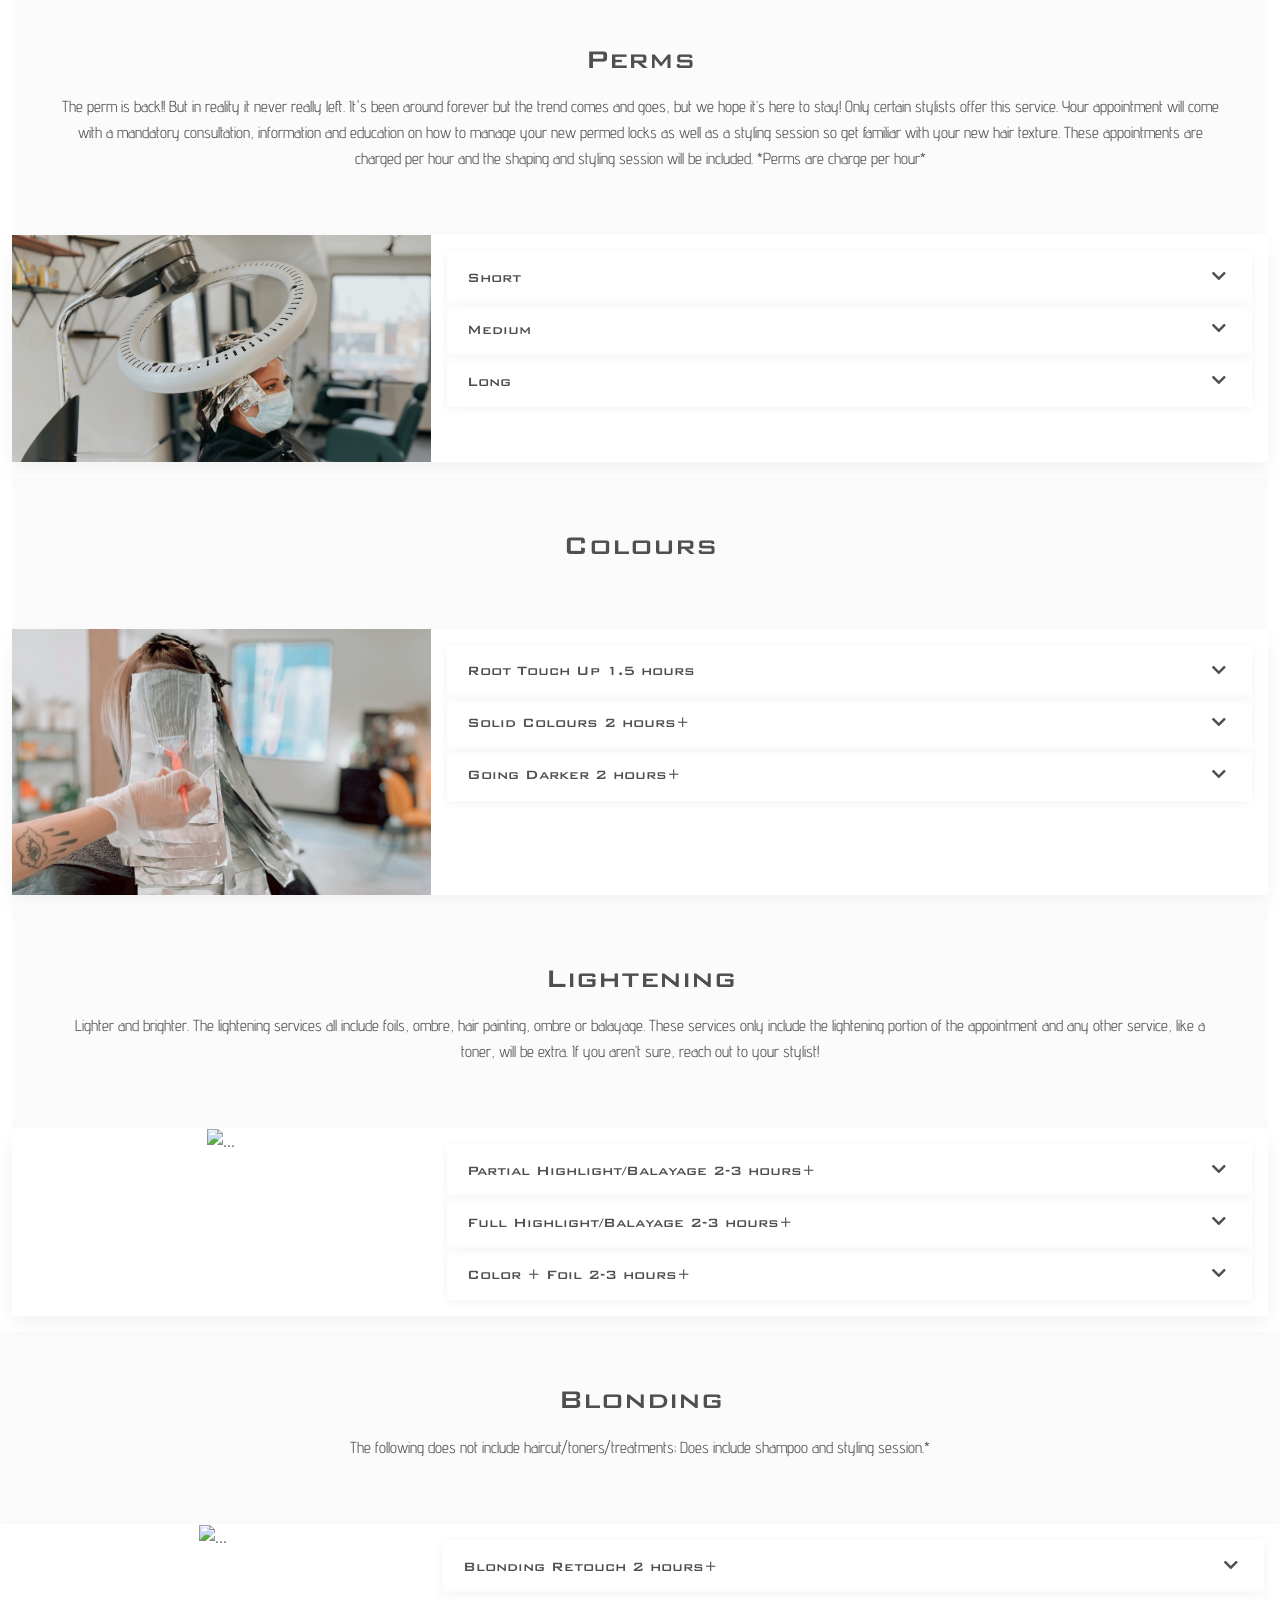
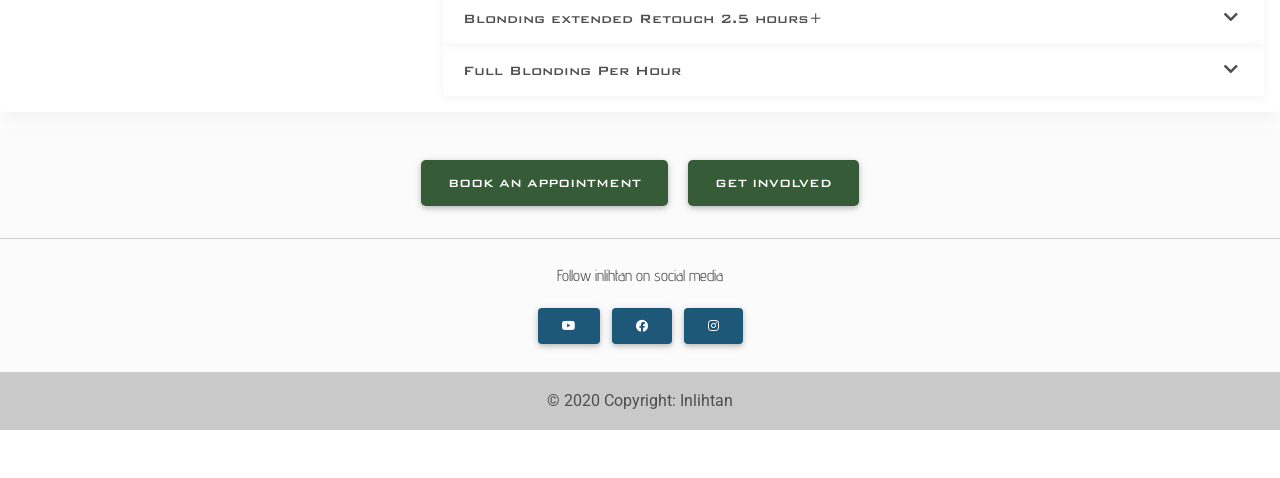
==== commit 9b3d6d2c: "started working on team page" ====
--- a/services.html
+++ b/services.html
@@ -16,7 +16,7 @@
     <link rel="stylesheet" href="css/mdb.min.css" />
     <!-- Custom styles -->
     <link rel="stylesheet" href="css/style.css" />
-    <link rel="stylesheet" href="css/inlighten.css" />
+    <link rel="stylesheet" href="css/inlihtan.css" />
     <link rel="preconnect" href="https://fonts.googleapis.com">
     <link rel="preconnect" href="https://fonts.gstatic.com" crossorigin>
     <link href="https://fonts.googleapis.com/css2?family=Advent+Pro:wght@300;400&display=swap" rel="stylesheet">
@@ -35,7 +35,7 @@
       }
 
       .carousel-item:nth-child(1) {
-        background-image: url('img/nerds_bottles.png');
+        background-image: url('img/narrow_hairwashing.png');
         background-repeat: no-repeat;
         background-size: cover;
         background-position: center center;
@@ -159,18 +159,18 @@
         <div class="card mb-3">
             <div class="row g-0">
                 <div class="col-md-4 text-center">
-                    <img src="img/cutting.jpg" alt="..." class="img-fluid"/>
+                    <img src="img/cutting.png" alt="..." class="img-fluid"/>
                 </div>
                 <div class="col-md-8">
                     <div class="card-body">
                         <div class="accordion accordion-flush" id="accordionFlushExample">
                             <div class="accordion-item">
-                                <h2 class="accordion-header" id="flush-headingOne">
-                                    <button class="accordion-button collapsed" type="button" data-mdb-toggle="collapse" data-mdb-target="#flush-collapseOne" aria-expanded="false" aria-controls="flush-collapseOne">
+                                <h2 class="accordion-header" id="flush-designOne">
+                                    <button class="accordion-button collapsed" type="button" data-mdb-toggle="collapse" data-mdb-target="#flush-designcollapseOne" aria-expanded="false" aria-controls="flush-designcollapseOne">
                                         Fade Touch Up/Fring Trim 1-15 min
                                     </button>
                                 </h2>
-                                <div id="flush-collapseOne" class="accordion-collapse collapse" aria-labelledby="flush-headingOne" data-mdb-parent="#accordionFlushExample">
+                                <div id="flush-designcollapseOne" class="accordion-collapse collapse" aria-labelledby="flush-designOne" data-mdb-parent="#accordionFlushExample">
                                     <div class="accordion-body"> 
                                         Hairline, Neckline, the hairs that annoy the tops of your ears, a dusting on your front
                                         bangs, back bangs, side bangs and anything in between.
@@ -180,17 +180,17 @@
                                 </div>
                             </div>
                             <div class="accordion-item">
-                                <h2 class="accordion-header" id="flush-headingTwo">
+                                <h2 class="accordion-header" id="flush-designTwo">
                                     <button
                                         class="accordion-button collapsed"
                                         type="button"
                                         data-mdb-toggle="collapse"
-                                        data-mdb-target="#flush-collapseTwo"
+                                        data-mdb-target="#flush-designcollapseTwo"
                                         aria-expanded="false"
-                                        aria-controls="flush-collapseTwo"
+                                        aria-controls="flush-designcollapseTwo"
                                       > Short Hair Touch Up 15-30 min </button>
                                 </h2>
-                                <div id="flush-collapseTwo" class="accordion-collapse collapse" aria-labelledby="flush-headingTwo" data-mdb-parent="#accordionFlushExample">
+                                <div id="flush-designcollapseTwo" class="accordion-collapse collapse" aria-labelledby="flush-designTwo" data-mdb-parent="#accordionFlushExample">
                                     <div class="accordion-body">
                                         If your hair is clippered, cropped, pixie or less than 4” long, this is the service for you.
                                         *Includes a wash and styling session with education on your hair needs from your stylist.*
@@ -198,12 +198,12 @@
                                 </div>
                             </div>
                             <div class="accordion-item">
-                                <h2 class="accordion-header" id="flush-headingThree">
-                                    <button class="accordion-button collapsed" type="button" data-mdb-toggle="collapse" data-mdb-target="#flush-collapseThree" aria-expanded="false" aria-controls="flush-collapseThree">
+                                <h2 class="accordion-header" id="flush-designThree">
+                                    <button class="accordion-button collapsed" type="button" data-mdb-toggle="collapse" data-mdb-target="#flush-designcollapseThree" aria-expanded="false" aria-controls="flush-designcollapseThree">
                                         Medium-Long Touch Up 30 min - 1 hour +
                                     </button>
                                 </h2>
-                                <div id="flush-collapseThree" class="accordion-collapse collapse" aria-labelledby="flush-headingThree" data-mdb-parent="#accordionFlushExample">
+                                <div id="flush-designcollapseThree" class="accordion-collapse collapse" aria-labelledby="flush-designThree" data-mdb-parent="#accordionFlushExample">
                                     <div class="accordion-body">
                                         This is for anyone with hair at or past the ears, or longer than 4”. If your hair is well
                                         past your shoulder blades then we would like to know so we can add extra time if we need.
@@ -213,12 +213,12 @@
                                 </div>
                             </div>
                             <div class="accordion-item">
-                                <h2 class="accordion-header" id="flush-headingFour">
-                                    <button class="accordion-button collapsed" type="button" data-mdb-toggle="collapse" data-mdb-target="#flush-collapseFour" aria-expanded="false" aria-controls="flush-collapseFour">
+                                <h2 class="accordion-header" id="flush-designFour">
+                                    <button class="accordion-button collapsed" type="button" data-mdb-toggle="collapse" data-mdb-target="#flush-designcollapseFour" aria-expanded="false" aria-controls="flush-designcollapseFour">
                                         Full Shaping 60 min - 1.25 hours
                                     </button>
                                 </h2>
-                                <div id="flush-collapseFour" class="accordion-collapse collapse" aria-labelledby="flush-headingFour" data-mdb-parent="#accordionFlushExample">
+                                <div id="flush-designcollapseFour" class="accordion-collapse collapse" aria-labelledby="flush-designFour" data-mdb-parent="#accordionFlushExample">
                                     <div class="accordion-body">
                                         Midlife crisis, we got you! Need a huge change, bring it on! New guest trying a new
                                         stylist, HELL YA!!! We are here for it all, whatever it may be. This is your option if you are
@@ -257,18 +257,18 @@
         <div class="card mb-3">
             <div class="row g-0">
                 <div class="col-md-4 text-center">
-                    <img src="img/cutting.jpg" alt="..." class="img-fluid"/>
+                    <img src="img/cutting.png" alt="..." class="img-fluid"/>
                 </div>
                 <div class="col-md-8">
                     <div class="card-body">
                         <div class="accordion accordion-flush" id="accordionFlushExample">
                             <div class="accordion-item">
-                                <h2 class="accordion-header" id="flush-headingOne">
-                                    <button class="accordion-button collapsed" type="button" data-mdb-toggle="collapse" data-mdb-target="#flush-collapseOne" aria-expanded="false" aria-controls="flush-collapseOne">
+                                <h2 class="accordion-header" id="flush-curlyOne">
+                                    <button class="accordion-button collapsed" type="button" data-mdb-toggle="collapse" data-mdb-target="#flush-curlycollapseOne" aria-expanded="false" aria-controls="flush-curlycollapseOne">
                                         Fade Touch Up/Fring Trim 1-15 min
                                     </button>
                                 </h2>
-                                <div id="flush-collapseOne" class="accordion-collapse collapse" aria-labelledby="flush-headingOne" data-mdb-parent="#accordionFlushExample">
+                                <div id="flush-curlycollapseOne" class="accordion-collapse collapse" aria-labelledby="flush-curlyOne" data-mdb-parent="#accordionFlushExample">
                                     <div class="accordion-body"> 
                                         Hairline, Neckline, the hairs that annoy the tops of your ears, a dusting on your front
                                         bangs, back bangs, side bangs and anything in between.
@@ -278,12 +278,12 @@
                                 </div>
                             </div>
                             <div class="accordion-item">
-                                <h2 class="accordion-header" id="flush-headingTwo">
-                                    <button class="accordion-button collapsed" type="button" data-mdb-toggle="collapse" data-mdb-target="#flush-collapseTwo" aria-expanded="false" aria-controls="flush-collapseTwo">
+                                <h2 class="accordion-header" id="flush-curlyTwo">
+                                    <button class="accordion-button collapsed" type="button" data-mdb-toggle="collapse" data-mdb-target="#flush-curlycollapseTwo" aria-expanded="false" aria-controls="flush-curlycollapseTwo">
                                         Express Touch Up 15-30 min
                                     </button>
                                 </h2>
-                                <div id="flush-collapseTwo" class="accordion-collapse collapse" aria-labelledby="flush-headingTwo" data-mdb-parent="#accordionFlushExample">
+                                <div id="flush-curlycollapseTwo" class="accordion-collapse collapse" aria-labelledby="flush-curlyTwo" data-mdb-parent="#accordionFlushExample">
                                     <div class="accordion-body">
                                         If your hair is clippered, cropped, pixie or less than 4” long, this is the service for you.
                                         *Includes a wash and styling session with education on your hair needs from your stylist.*
@@ -291,12 +291,12 @@
                                 </div>
                             </div>
                             <div class="accordion-item">
-                                <h2 class="accordion-header" id="flush-headingThree">
-                                    <button class="accordion-button collapsed" type="button" data-mdb-toggle="collapse" data-mdb-target="#flush-collapseThree" aria-expanded="false" aria-controls="flush-collapseThree">
+                                <h2 class="accordion-header" id="flush-curlyThree">
+                                    <button class="accordion-button collapsed" type="button" data-mdb-toggle="collapse" data-mdb-target="#flush-curlycollapseThree" aria-expanded="false" aria-controls="flush-curlycollapseThree">
                                         Touch Up 45 min - 1 hour 15 min
                                     </button>
                                 </h2>
-                                <div id="flush-collapseThree" class="accordion-collapse collapse" aria-labelledby="flush-headingThree" data-mdb-parent="#accordionFlushExample">
+                                <div id="flush-curlycollapseThree" class="accordion-collapse collapse" aria-labelledby="flush-curlyThree" data-mdb-parent="#accordionFlushExample">
                                     <div class="accordion-body">
                                         This is for anyone with hair at or past the ears, or longer than 4”. If your hair is well
                                         past your shoulder blades then we would like to know so we can add extra time if we need.
@@ -306,12 +306,12 @@
                                 </div>
                             </div>
                             <div class="accordion-item">
-                                <h2 class="accordion-header" id="flush-headingFour">
-                                    <button class="accordion-button collapsed" type="button" data-mdb-toggle="collapse" data-mdb-target="#flush-collapseFour" aria-expanded="false" aria-controls="flush-collapseFour">
+                                <h2 class="accordion-header" id="flush-curlyFour">
+                                    <button class="accordion-button collapsed" type="button" data-mdb-toggle="collapse" data-mdb-target="#flush-curlycollapseFour" aria-expanded="false" aria-controls="flush-curlycollapseFour">
                                         Full Shaping 1 hour 15 min - 1.5 hours
                                     </button>
                                 </h2>
-                                <div id="flush-collapseFour" class="accordion-collapse collapse" aria-labelledby="flush-headingFour" data-mdb-parent="#accordionFlushExample">
+                                <div id="flush-curlycollapseFour" class="accordion-collapse collapse" aria-labelledby="flush-curlyFour" data-mdb-parent="#accordionFlushExample">
                                     <div class="accordion-body">
                                         This is the recommended service if you have never had a curly/textured shaping before.
                                         During this appointment there is a consultation where we analyze your curl pattern, density,
@@ -351,18 +351,18 @@
         <div class="card mb-3">
             <div class="row g-0">
                 <div class="col-md-4 text-center">
-                    <img src="img/image0.jpeg" alt="..." class="img-fluid"/>
+                    <img src="img/perm.png" alt="..." class="img-fluid"/>
                 </div>
                 <div class="col-md-8">
                     <div class="card-body">
                         <div class="accordion accordion-flush" id="accordionFlushExample">
                             <div class="accordion-item">
-                                <h2 class="accordion-header" id="flush-headingOne">
-                                    <button class="accordion-button collapsed" type="button" data-mdb-toggle="collapse" data-mdb-target="#flush-collapseOne" aria-expanded="false" aria-controls="flush-collapseOne">
+                                <h2 class="accordion-header" id="flush-permsheadingOne">
+                                    <button class="accordion-button collapsed" type="button" data-mdb-toggle="collapse" data-mdb-target="#flush-permscollapseOne" aria-expanded="false" aria-controls="flush-permscollapseOne">
                                         Short
                                     </button>
                                 </h2>
-                                <div id="flush-collapseOne" class="accordion-collapse collapse" aria-labelledby="flush-headingOne" data-mdb-parent="#accordionFlushExample">
+                                <div id="flush-permscollapseOne" class="accordion-collapse collapse" aria-labelledby="flush-permsheadingOne" data-mdb-parent="#accordionFlushExample">
                                     <div class="accordion-body"> 
                                         Hair must be 5” or less which typically would be hair that sits around your ears or just
                                         past.
@@ -370,24 +370,24 @@
                                 </div>
                             </div>
                             <div class="accordion-item">
-                                <h2 class="accordion-header" id="flush-headingTwo">
-                                    <button class="accordion-button collapsed" type="button" data-mdb-toggle="collapse" data-mdb-target="#flush-collapseTwo" aria-expanded="false" aria-controls="flush-collapseTwo">
+                                <h2 class="accordion-header" id="flush-permsheadingTwo">
+                                    <button class="accordion-button collapsed" type="button" data-mdb-toggle="collapse" data-mdb-target="#flush-permscollapseTwo" aria-expanded="false" aria-controls="flush-permscollapseTwo">
                                         Medium
                                     </button>
                                 </h2>
-                                <div id="flush-collapseTwo" class="accordion-collapse collapse" aria-labelledby="flush-headingTwo" data-mdb-parent="#accordionFlushExample">
+                                <div id="flush-permscollapseTwo" class="accordion-collapse collapse" aria-labelledby="flush-permsheadingTwo" data-mdb-parent="#accordionFlushExample">
                                     <div class="accordion-body">
                                         Hair is sitting past your ears and may be as long as your shoulders but not much past.
                                     </div>
                                 </div>
                             </div>
                             <div class="accordion-item">
-                                <h2 class="accordion-header" id="flush-headingThree">
-                                    <button class="accordion-button collapsed" type="button" data-mdb-toggle="collapse" data-mdb-target="#flush-collapseThree" aria-expanded="false" aria-controls="flush-collapseThree">
+                                <h2 class="accordion-header" id="flush-permsheadingThree">
+                                    <button class="accordion-button collapsed" type="button" data-mdb-toggle="collapse" data-mdb-target="#flush-permscollapseThree" aria-expanded="false" aria-controls="flush-permscollapseThree">
                                         Long
                                     </button>
                                 </h2>
-                                <div id="flush-collapseThree" class="accordion-collapse collapse" aria-labelledby="flush-headingThree" data-mdb-parent="#accordionFlushExample">
+                                <div id="flush-permscollapseThree" class="accordion-collapse collapse" aria-labelledby="flush-permsheadingThree" data-mdb-parent="#accordionFlushExample">
                                     <div class="accordion-body">
                                         Hair that is past the shoulders and down your back. If your hair is past your shoulder
                                         blades and/or extra thick please let us know so we can accommodate your appointment
@@ -416,18 +416,18 @@
         <div class="card mb-3">
             <div class="row g-0">
                 <div class="col-md-4 text-center">
-                    <img src="img/color_products.png" alt="..." class="img-fluid"/>
+                    <img src="img/coloring.png" alt="..." class="img-fluid"/>
                 </div>
                 <div class="col-md-8">
                     <div class="card-body">
                         <div class="accordion accordion-flush" id="accordionFlushExample">
                             <div class="accordion-item">
-                                <h2 class="accordion-header" id="flush-headingOne">
-                                    <button class="accordion-button collapsed" type="button" data-mdb-toggle="collapse" data-mdb-target="#flush-collapseOne" aria-expanded="false" aria-controls="flush-collapseOne">
+                                <h2 class="accordion-header" id="flush-colorsheadingOne">
+                                    <button class="accordion-button collapsed" type="button" data-mdb-toggle="collapse" data-mdb-target="#flush-colorscollapseOne" aria-expanded="false" aria-controls="flush-colorscollapseOne">
                                         Root Touch Up 1.5 hours
                                     </button>
                                 </h2>
-                                <div id="flush-collapseOne" class="accordion-collapse collapse" aria-labelledby="flush-headingOne" data-mdb-parent="#accordionFlushExample">
+                                <div id="flush-colorscollapseOne" class="accordion-collapse collapse" aria-labelledby="flush-touchupOne" data-mdb-parent="#accordionFlushExample">
                                     <div class="accordion-body"> 
                                         Just the roots, and by just the roots we mean anything 1” or less OR around 3-6 weeks grow-
                                         out. Whether it's covering your wisdom highlights, going darker, or fresher - this appointment
@@ -437,12 +437,12 @@
                                 </div>
                             </div>
                             <div class="accordion-item">
-                                <h2 class="accordion-header" id="flush-headingTwo">
-                                    <button class="accordion-button collapsed" type="button" data-mdb-toggle="collapse" data-mdb-target="#flush-collapseTwo" aria-expanded="false" aria-controls="flush-collapseTwo">
+                                <h2 class="accordion-header" id="flush-colorsheadingTwo">
+                                    <button class="accordion-button collapsed" type="button" data-mdb-toggle="collapse" data-mdb-target="#flush-colorscollapseTwo" aria-expanded="false" aria-controls="flush-colorscollapseTwo">
                                         Solid Colours 2 hours+
                                     </button>
                                 </h2>
-                                <div id="flush-collapseTwo" class="accordion-collapse collapse" aria-labelledby="flush-headingTwo" data-mdb-parent="#accordionFlushExample">
+                                <div id="flush-colorscollapseTwo" class="accordion-collapse collapse" aria-labelledby="flush-touchupTwo" data-mdb-parent="#accordionFlushExample">
                                     <div class="accordion-body">
                                         Solid choice friends. Nothing better than a standard operational, solid color. This option is for
                                         over 1” of regrowth and/or pulling through the color right to the ends.
@@ -451,12 +451,12 @@
                                 </div>
                             </div>
                             <div class="accordion-item">
-                                <h2 class="accordion-header" id="flush-headingThree">
-                                    <button class="accordion-button collapsed" type="button" data-mdb-toggle="collapse" data-mdb-target="#flush-collapseThree" aria-expanded="false" aria-controls="flush-collapseThree">
+                                <h2 class="accordion-header" id="flush-colorsheadingThree">
+                                    <button class="accordion-button collapsed" type="button" data-mdb-toggle="collapse" data-mdb-target="#flush-colorscollapseThree" aria-expanded="false" aria-controls="flush-colorscollapseThree">
                                         Going Darker 2 hours+
                                     </button>
                                 </h2>
-                                <div id="flush-collapseThree" class="accordion-collapse collapse" aria-labelledby="flush-headingThree" data-mdb-parent="#accordionFlushExample">
+                                <div id="flush-colorscollapseThree" class="accordion-collapse collapse" aria-labelledby="flush-touchupThree" data-mdb-parent="#accordionFlushExample">
                                     <div class="accordion-body">
                                         If you’re wanting to go darker or change the tone of your hair and not wanting to go lighter
                                         then this is your option. Depending how dark you go, this appointment may take numerous
@@ -495,12 +495,12 @@
                     <div class="card-body">
                         <div class="accordion accordion-flush" id="accordionFlushExample">
                             <div class="accordion-item">
-                                <h2 class="accordion-header" id="flush-headingOne">
-                                    <button class="accordion-button collapsed" type="button" data-mdb-toggle="collapse" data-mdb-target="#flush-collapseOne" aria-expanded="false" aria-controls="flush-collapseOne">
+                                <h2 class="accordion-header" id="flush-lightheadingOne">
+                                    <button class="accordion-button collapsed" type="button" data-mdb-toggle="collapse" data-mdb-target="#flush-lightcollapseOne" aria-expanded="false" aria-controls="flush-lightcollapseOne">
                                         Partial Highlight/Balayage 2-3 hours+
                                     </button>
                                 </h2>
-                                <div id="flush-collapseOne" class="accordion-collapse collapse" aria-labelledby="flush-headingOne" data-mdb-parent="#accordionFlushExample">
+                                <div id="flush-lightcollapseOne" class="accordion-collapse collapse" aria-labelledby="flush-lightheadingOne" data-mdb-parent="#accordionFlushExample">
                                     <div class="accordion-body"> 
                                         Foils, hair painting, ombre or balayage...whatever oats your boat, or half of it anyways. This
                                         allots up to 25 foils / sections that can be placed anywhere on the head. But that’s between
@@ -510,12 +510,12 @@
                                 </div>
                             </div>
                             <div class="accordion-item">
-                                <h2 class="accordion-header" id="flush-headingTwo">
-                                    <button class="accordion-button collapsed" type="button" data-mdb-toggle="collapse" data-mdb-target="#flush-collapseTwo" aria-expanded="false" aria-controls="flush-collapseTwo">
+                                <h2 class="accordion-header" id="flush-lightheadingTwo">
+                                    <button class="accordion-button collapsed" type="button" data-mdb-toggle="collapse" data-mdb-target="#flush-lightcollapseTwo" aria-expanded="false" aria-controls="flush-lightcollapseTwo">
                                         Full Highlight/Balayage 2-3 hours+
                                     </button>
                                 </h2>
-                                <div id="flush-collapseTwo" class="accordion-collapse collapse" aria-labelledby="flush-headingTwo" data-mdb-parent="#accordionFlushExample">
+                                <div id="flush-lightcollapseTwo" class="accordion-collapse collapse" aria-labelledby="flush-lightheadingTwo" data-mdb-parent="#accordionFlushExample">
                                     <div class="accordion-body">
                                         Foils, hair painting, ombre or balayage...you can have it all. You’re looking at 30+ foils /
                                         sections that can be placed anywhere on the head that is recommended by your stylists to
@@ -525,12 +525,12 @@
                                 </div>
                             </div>
                             <div class="accordion-item">
-                                <h2 class="accordion-header" id="flush-headingThree">
-                                    <button class="accordion-button collapsed" type="button" data-mdb-toggle="collapse" data-mdb-target="#flush-collapseThree" aria-expanded="false" aria-controls="flush-collapseThree">
+                                <h2 class="accordion-header" id="flush-lightheadingThree">
+                                    <button class="accordion-button collapsed" type="button" data-mdb-toggle="collapse" data-mdb-target="#flush-lightcollapseThree" aria-expanded="false" aria-controls="flush-lightcollapseThree">
                                         Color + Foil 2-3 hours+
                                     </button>
                                 </h2>
-                                <div id="flush-collapseThree" class="accordion-collapse collapse" aria-labelledby="flush-headingThree" data-mdb-parent="#accordionFlushExample">
+                                <div id="flush-lightcollapseThree" class="accordion-collapse collapse" aria-labelledby="flush-lightheadingThree" data-mdb-parent="#accordionFlushExample">
                                     <div class="accordion-body">
                                         Light pieces and dark pieces throughout, oh my. Sometimes you need to add some depth
                                         and lightness in the same appointment which creates the maximum amount of dimension
@@ -565,12 +565,12 @@
                     <div class="card-body">
                         <div class="accordion accordion-flush" id="accordionFlushExample">
                             <div class="accordion-item">
-                                <h2 class="accordion-header" id="flush-headingOne">
-                                    <button class="accordion-button collapsed" type="button" data-mdb-toggle="collapse" data-mdb-target="#flush-collapseOne" aria-expanded="false" aria-controls="flush-collapseOne">
+                                <h2 class="accordion-header" id="flush-blondeheadingOne">
+                                    <button class="accordion-button collapsed" type="button" data-mdb-toggle="collapse" data-mdb-target="#flush-blondecollapseOne" aria-expanded="false" aria-controls="flush-blondecollapseOne">
                                         Blonding Retouch 2 hours+
                                     </button>
                                 </h2>
-                                <div id="flush-collapseOne" class="accordion-collapse collapse" aria-labelledby="flush-headingOne" data-mdb-parent="#accordionFlushExample">
+                                <div id="flush-blondecollapseOne" class="accordion-collapse collapse" aria-labelledby="flush-blondeheadingOne" data-mdb-parent="#accordionFlushExample">
                                     <div class="accordion-body"> 
                                         Foils, hair painting, ombre or balayage...whatever oats your boat, or half of it anyways. This
                                         allots up to 25 foils / sections that can be placed anywhere on the head. But that’s between
@@ -579,12 +579,12 @@
                                 </div>
                             </div>
                             <div class="accordion-item">
-                                <h2 class="accordion-header" id="flush-headingTwo">
-                                    <button class="accordion-button collapsed" type="button" data-mdb-toggle="collapse" data-mdb-target="#flush-collapseTwo" aria-expanded="false" aria-controls="flush-collapseTwo">
+                                <h2 class="accordion-header" id="flush-blondeheadingTwo">
+                                    <button class="accordion-button collapsed" type="button" data-mdb-toggle="collapse" data-mdb-target="#flush-blondecollapseTwo" aria-expanded="false" aria-controls="flush-blondecollapseTwo">
                                         Blonding extended Retouch 2.5 hours+
                                     </button>
                                 </h2>
-                                <div id="flush-collapseTwo" class="accordion-collapse collapse" aria-labelledby="flush-headingTwo" data-mdb-parent="#accordionFlushExample">
+                                <div id="flush-blondecollapseTwo" class="accordion-collapse collapse" aria-labelledby="flush-blondeheadingTwo" data-mdb-parent="#accordionFlushExample">
                                     <div class="accordion-body">
                                         It's been a hot moment since you last retouched, as in over 8 weeks, then we need to
                                         perform a different application process so your blonde is even from root to tip. This
@@ -593,12 +593,12 @@
                                 </div>
                             </div>
                             <div class="accordion-item">
-                                <h2 class="accordion-header" id="flush-headingThree">
-                                    <button class="accordion-button collapsed" type="button" data-mdb-toggle="collapse" data-mdb-target="#flush-collapseThree" aria-expanded="false" aria-controls="flush-collapseThree">
+                                <h2 class="accordion-header" id="flush-blondeheadingThree">
+                                    <button class="accordion-button collapsed" type="button" data-mdb-toggle="collapse" data-mdb-target="#flush-blondecollapseThree" aria-expanded="false" aria-controls="flush-blondecollapseThree">
                                         Full Blonding Per Hour
                                     </button>
                                 </h2>
-                                <div id="flush-collapseThree" class="accordion-collapse collapse" aria-labelledby="flush-headingThree" data-mdb-parent="#accordionFlushExample">
+                                <div id="flush-blondecollapseThree" class="accordion-collapse collapse" aria-labelledby="flush-blondeheadingThree" data-mdb-parent="#accordionFlushExample">
                                     <div class="accordion-body">
                                         Not blonde, but want to be...it’s a process. We ask that a mandatory consultation be
                                         booked rst before this appointment starts. This way we can discuss the possibilities of
--- a/css/inlihtan.css
+++ b/css/inlihtan.css
@@ -0,0 +1,61 @@
+@font-face {
+    font-family: "CustomFont";
+    src: url("../fonts/BankGothic_Bold.ttf")
+}
+ 
+.accordion-body{
+    font-family: 'Advent Pro', sans-serif;
+}
+
+p{
+    font-family: 'Advent Pro', sans-serif;
+}
+
+a{
+    font-family:"CustomFont"
+}
+
+h5{
+    font-family:"CustomFont"
+}
+
+h4{
+    font-family:"CustomFont"
+}
+
+
+h4{
+    font-family:"CustomFont"
+}
+
+h1{
+    font-family:"CustomFont"
+}
+
+h2{
+    font-family:"CustomFont"
+}
+.buttong{
+    background-color:#365B37
+}
+
+.buttonb{
+    background-color:#1E5879
+}
+
+img.logo{
+    opacity:1;
+}
+
+img.logo:hover
+{
+    opacity:1;
+}
+
+.buttong:hover { 
+    background-color:#1E5879
+}
+
+.buttonb:hover { 
+    background-color:#365B37
+}
